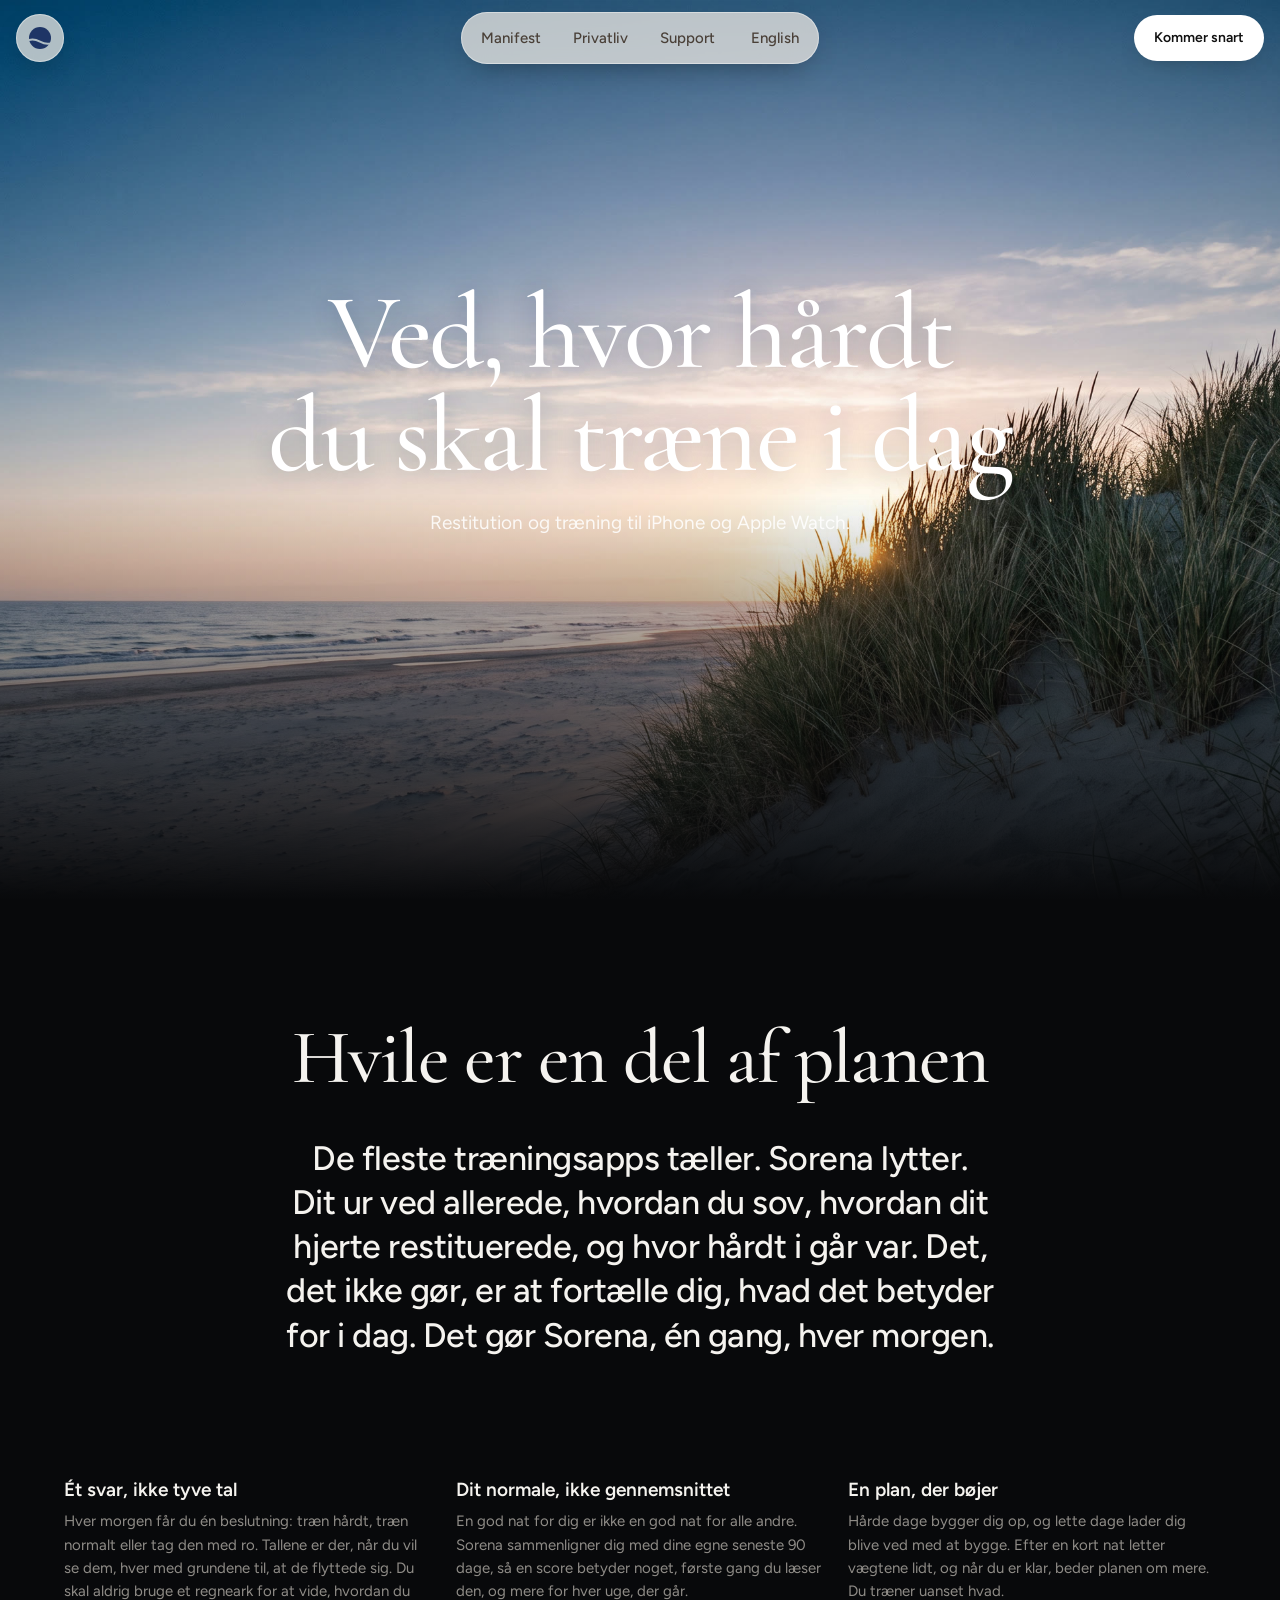
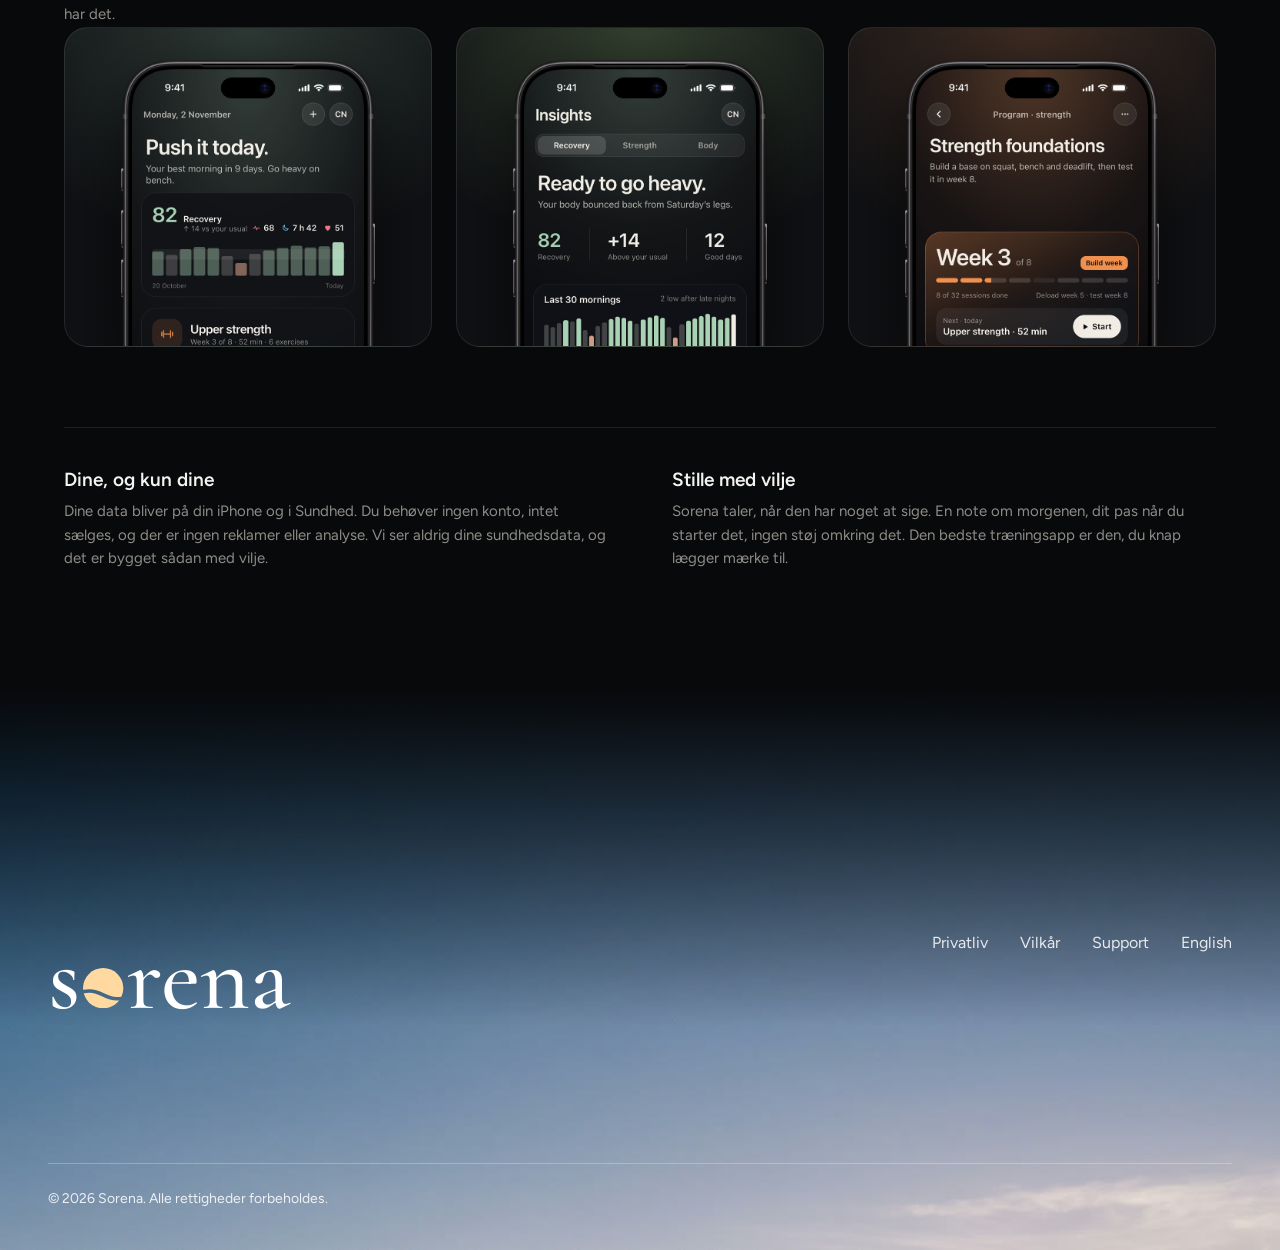
==== da/index.html @ 02e2cf82 "Sorena website" ====
<!doctype html>
<html lang="da">
<head>
<meta charset="utf-8">
<meta name="viewport" content="width=device-width, initial-scale=1, viewport-fit=cover">
<title>Sorena</title>
<meta name="description" content="Sorena læser din søvn, pulsvariabilitet og træning fra Sundhed og fortæller dig hver morgen, hvor hårdt du skal træne.">
<link rel="alternate" hreflang="en" href="../">
<link rel="icon" type="image/png" href="../assets/icon-512.png">
<link rel="apple-touch-icon" href="../assets/apple-touch-icon.png">
<link rel="stylesheet" href="../assets/site.css">
</head>
<body class="page-home">
<header class="bar">
  <a class="brand" href="../da/" aria-label="Sorena"><span class="wordmark">s<svg viewBox="26 25 48 48" aria-hidden="true"><mask id="cut"><rect x="0" y="0" width="100" height="100" fill="#fff"/><path d="M 14 57 C 30 50.5, 38.5 51, 50 57 C 61.5 63, 70 63.5, 86 57" fill="none" stroke="#000" stroke-width="4.2"/></mask><circle cx="50" cy="49" r="24" mask="url(#cut)"/></svg>rena</span><span class="mark"><svg viewBox="26 25 48 48" aria-hidden="true"><mask id="cut3"><rect x="0" y="0" width="100" height="100" fill="#fff"/><path d="M 14 57 C 30 50.5, 38.5 51, 50 57 C 61.5 63, 70 63.5, 86 57" fill="none" stroke="#000" stroke-width="4.2"/></mask><circle cx="50" cy="49" r="24" mask="url(#cut3)"/></svg></span></a>
  <nav><a href="../da/#manifesto">Manifest</a><a href="../da/privacy/">Privatliv</a><a href="../da/support/">Support</a><a class="lang" href="../" hreflang="en" lang="en">English</a></nav>
  <span class="pill">Kommer snart</span>
</header>
<main class="hero">
  <div class="hero-copy">
    <h1>Ved, hvor hårdt du skal træne i dag</h1>
    <p>Restitution og træning til iPhone og Apple Watch.</p>
  </div>
</main>
<section class="manifesto" id="manifesto">
  <h2 class="title">Hvile er en del af planen</h2><p class="lead"><span class="w b">De</span> <span class="w b">fleste</span> <span class="w b">træningsapps</span> <span class="w b">tæller.</span> <span class="w b">Sorena</span> <span class="w b">lytter.</span> <span class="w">Dit</span> <span class="w">ur</span> <span class="w">ved</span> <span class="w">allerede,</span> <span class="w">hvordan</span> <span class="w">du</span> <span class="w">sov,</span> <span class="w">hvordan</span> <span class="w">dit</span> <span class="w">hjerte</span> <span class="w">restituerede,</span> <span class="w">og</span> <span class="w">hvor</span> <span class="w">hårdt</span> <span class="w">i</span> <span class="w">går</span> <span class="w">var.</span> <span class="w">Det,</span> <span class="w">det</span> <span class="w">ikke</span> <span class="w">gør,</span> <span class="w">er</span> <span class="w">at</span> <span class="w">fortælle</span> <span class="w">dig,</span> <span class="w">hvad</span> <span class="w">det</span> <span class="w">betyder</span> <span class="w">for</span> <span class="w">i</span> <span class="w">dag.</span> <span class="w">Det</span> <span class="w">gør</span> <span class="w">Sorena,</span> <span class="w">én</span> <span class="w">gang,</span> <span class="w">hver</span> <span class="w">morgen.</span></p>
  <div class="cards"><article class="card"><h3>Ét svar, ikke tyve tal</h3><p>Hver morgen får du én beslutning: træn hårdt, træn normalt eller tag den med ro. Tallene er der, når du vil se dem, hver med grundene til, at de flyttede sig. Du skal aldrig bruge et regneark for at vide, hvordan du har det.</p>
      <div class="slice"><img src="../assets/screens/today.png" alt="I dag: ét svar hver morgen" width="675" height="1380" loading="lazy"></div></article><article class="card"><h3>Dit normale, ikke gennemsnittet</h3><p>En god nat for dig er ikke en god nat for alle andre. Sorena sammenligner dig med dine egne seneste 90 dage, så en score betyder noget, første gang du læser den, og mere for hver uge, der går.</p>
      <div class="slice"><img src="../assets/screens/recovery.png" alt="Indsigt: restitution mod dit eget normale niveau" width="675" height="1380" loading="lazy"></div></article><article class="card"><h3>En plan, der bøjer</h3><p>Hårde dage bygger dig op, og lette dage lader dig blive ved med at bygge. Efter en kort nat letter vægtene lidt, og når du er klar, beder planen om mere. Du træner uanset hvad.</p>
      <div class="slice"><img src="../assets/screens/program.png" alt="Et program, der tilpasser sig uge for uge" width="675" height="1380" loading="lazy"></div></article></div>
  <div class="notes"><article><h3>Dine, og kun dine</h3><p>Dine data bliver på din iPhone og i Sundhed. Du behøver ingen konto, intet sælges, og der er ingen reklamer eller analyse. Vi ser aldrig dine sundhedsdata, og det er bygget sådan med vilje.</p></article><article><h3>Stille med vilje</h3><p>Sorena taler, når den har noget at sige. En note om morgenen, dit pas når du starter det, ingen støj omkring det. Den bedste træningsapp er den, du knap lægger mærke til.</p></article></div>
</section>
<footer>
  <a class="wordmark" href="../da/" aria-label="Sorena">s<svg viewBox="26 25 48 48" aria-hidden="true"><mask id="cut2"><rect x="0" y="0" width="100" height="100" fill="#fff"/><path d="M 14 57 C 30 50.5, 38.5 51, 50 57 C 61.5 63, 70 63.5, 86 57" fill="none" stroke="#000" stroke-width="4.2"/></mask><circle cx="50" cy="49" r="24" mask="url(#cut2)"/></svg>rena</a>
  <nav><a href="../da/privacy/">Privatliv</a><a href="../da/terms/">Vilkår</a><a href="../da/support/">Support</a><a href="../" hreflang="en" lang="en">English</a></nav>
  <p>© 2026 Sorena. Alle rettigheder forbeholdes.</p>
</footer>
</body>
</html>
---- assets/site.css ----
/* Sorena website. Dark like the app, quiet type, the app's own screens, plain documents. */

@font-face { font-family: "Cormorant Garamond"; font-weight: 500; font-display: swap; src: url("fonts/cormorant-garamond-latin-500-normal.woff2") format("woff2"); }
@font-face { font-family: "Figtree"; font-weight: 400; font-display: swap; src: url("fonts/figtree-latin-400-normal.woff2") format("woff2"); }
@font-face { font-family: "Figtree"; font-weight: 500; font-display: swap; src: url("fonts/figtree-latin-500-normal.woff2") format("woff2"); }
@font-face { font-family: "Figtree"; font-weight: 600; font-display: swap; src: url("fonts/figtree-latin-600-normal.woff2") format("woff2"); }

:root {
  --bg: #08090B;
  /* Section washes, sampled from the tops of the app screens */
  --text: #F5F3EF;
  --text-2: #8F8C87;
  --rule: rgba(255, 255, 255, 0.09);
  --sun: #FFD9A0;
  --ease: cubic-bezier(0.22, 1, 0.36, 1);
  color-scheme: dark;
}

* { box-sizing: border-box; }
html { -webkit-text-size-adjust: 100%; }
body { margin: 0; background: var(--bg); color: var(--text); font: 400 17px/1.6 "Figtree", -apple-system, system-ui, sans-serif; -webkit-font-smoothing: antialiased; }
a { color: inherit; text-underline-offset: 3px; text-decoration-thickness: 1px; }
a:focus-visible { outline: 2px solid var(--sun); outline-offset: 3px; border-radius: 4px; }

/* Bar, after canf.dk. On the scene it is plain text. Once you scroll it splits into three floating glass
   pieces: a round logo button, a pill with the links, and the "Coming soon" pill. */
.bar { position: sticky; top: 0; z-index: 10; display: grid; grid-template-columns: 1fr auto 1fr; align-items: center; height: 76px; margin-bottom: -76px; padding: 0 max(16px, calc((100% - 1280px) / 2)); }
.brand { justify-self: start; position: relative; display: block; height: 48px; text-decoration: none; }
.wordmark { display: inline-flex; align-items: baseline; height: 48px; padding-top: 8px; font: 500 30px/1 "Cormorant Garamond", Georgia, serif; color: var(--text); text-decoration: none; }
.wordmark svg { width: 0.42em; height: 0.42em; margin: 0 0.035em; fill: var(--sun); }
.mark { position: absolute; left: 0; top: 0; width: 48px; height: 48px; border-radius: 24px; display: grid; place-items: center; background: var(--glass); box-shadow: var(--glass-edge); -webkit-backdrop-filter: blur(16px); backdrop-filter: blur(16px); opacity: 0; }
.mark svg { width: 22px; height: 22px; fill: #1E3566; }
.bar nav { display: flex; align-items: center; gap: 4px; padding: 6px; border-radius: 999px; }
.bar nav a { padding: 8px 14px; border-radius: 999px; font-size: 15px; font-weight: 500; color: var(--bar-ink-2); text-decoration: none; transition: color 150ms var(--ease), background-color 150ms var(--ease); }
.bar nav a:hover { color: var(--bar-ink); }
.bar nav a[aria-current] { color: var(--bar-ink); background: rgba(0, 0, 0, 0.06); }
.bar nav .lang { margin-left: 4px; }
.pill { justify-self: end; padding: 12px 20px; border-radius: 999px; background: #FFFFFF; color: #111; font-size: 14px; font-weight: 600; box-shadow: 0 8px 24px -12px rgba(0, 0, 0, 0.35); }
:root { --glass: rgba(243, 238, 230, 0.72); --glass-edge: 0 10px 30px -12px rgba(0, 0, 0, 0.45), inset 0 0 0 1px rgba(255, 255, 255, 0.4); --bar-ink: #1A1612; --bar-ink-2: #4A4038; }
/* Scrolled state is the default; the landing starts plain over the scene and turns into it as you scroll. */
.bar nav { background: var(--glass); box-shadow: var(--glass-edge); -webkit-backdrop-filter: blur(16px); backdrop-filter: blur(16px); }
.bar .wordmark { opacity: 0; }
.bar .mark { opacity: 1; }
footer nav { display: flex; gap: 24px; }
footer nav a { color: var(--text-2); text-decoration: none; transition: color 150ms var(--ease); }
footer nav a:hover { color: var(--text); }
@media (max-width: 720px) { .bar { grid-template-columns: 1fr auto; } .bar nav { display: none; } }

/* Landing: one framed scene. White type on the deep sky, the rock and the runner on the right, the app rising from the bottom. */
.hero { position: relative; min-height: 100svh; display: flex; flex-direction: column; justify-content: center; align-items: center; text-align: center; padding: 120px 24px 200px; color: #FFFFFF; background: #4A6F9C url("media/hero.jpg") 70% 50% / cover no-repeat; }
.hero-copy { position: relative; z-index: 3; max-width: 900px; }
.hero h1 { font: 500 clamp(56px, 8.4vw, 120px)/0.96 "Cormorant Garamond", Georgia, serif; letter-spacing: -0.02em; margin: 0; text-wrap: balance; text-shadow: 0 1px 24px rgba(8, 30, 70, 0.25); }
.hero-copy p { margin: 20px 0 0; font-size: 19px; color: rgba(255, 255, 255, 0.86); }
.hero::after { content: ""; position: absolute; left: 0; right: 0; bottom: 0; height: 45%; z-index: 2; background: linear-gradient(180deg, rgba(8, 9, 11, 0) 0%, rgba(8, 9, 11, 0.55) 55%, var(--bg) 100%); pointer-events: none; }
@media (max-width: 960px) {
  .hero { padding: 144px 24px 0; background-image: url("media/hero-1200.jpg"); background-position: 72% 50%; }
}

.row { display: flex; justify-content: center; gap: 32px; }
.device { flex: none; width: 300px; margin: 0; filter: drop-shadow(0 40px 48px rgba(10, 20, 30, 0.45)); }
.device img { display: block; width: 100%; height: auto; }

/* Manifesto under the hero: a centred statement, three cards with a slice of the app, two plain notes */
.manifesto { max-width: 1200px; margin: 0 auto; padding: 120px 24px 120px; scroll-margin-top: 40px; }
.manifesto .title { text-align: center; font: 500 clamp(44px, 6vw, 80px)/1 "Cormorant Garamond", Georgia, serif; letter-spacing: -0.02em; margin: 0 auto; max-width: 12em; text-wrap: balance; }
.manifesto .lead { max-width: 860px; margin: 40px auto 0; text-align: center; font-size: clamp(24px, 3vw, 34px); font-weight: 500; line-height: 1.3; letter-spacing: -0.015em; color: var(--text); text-wrap: balance; }
.cards { display: grid; grid-template-columns: repeat(3, 1fr); gap: 24px; margin-top: 120px; }
.card { display: flex; flex-direction: column; }
.card .slice { margin-top: auto; }
.card p { margin-bottom: 24px; }
.card h3, .notes h3 { margin: 0; font-size: 19px; font-weight: 600; line-height: 1.3; }
.card p, .notes p { margin: 8px 0 0; font-size: 15px; line-height: 1.55; color: var(--text-2); }
.slice { position: relative; height: 320px; margin-top: 24px; border-radius: 24px; overflow: hidden; border: 1px solid var(--rule); background: radial-gradient(90% 90% at 50% 0%, var(--wash) 0%, #101114 80%); }
.card:nth-child(1) { --wash: #2E3A35; }
.card:nth-child(2) { --wash: #33402F; }
.card:nth-child(3) { --wash: #3E2C22; }
.slice img { position: absolute; left: 50%; top: 28px; width: 260px; height: auto; margin-left: -130px; filter: drop-shadow(0 24px 32px rgba(0, 0, 0, 0.6)); transition: translate 350ms var(--ease); }
.card:hover .slice img { translate: 0 -12px; }
.notes { display: grid; grid-template-columns: 1fr 1fr; gap: 24px 64px; margin-top: 80px; padding-top: 40px; border-top: 1px solid var(--rule); }
@media (max-width: 900px) {
  .manifesto { padding: 96px 24px 96px; }
  .cards, .notes { grid-template-columns: 1fr; }
  .cards { margin-top: 72px; gap: 48px; }
}

/* Motion. One curve; everything holds still with Reduce Motion. */
.device { transition: translate 250ms var(--ease); }
@media (prefers-reduced-motion: no-preference) {
  @supports (animation-timeline: view()) {
    /* The only motion: the manifesto opening lights up word by word as you read it. */
    .manifesto .lead .w { opacity: 0.2; animation: light linear both; animation-timeline: view(); animation-range: cover 20% cover 45%; }
    @keyframes light { to { opacity: 1; } }
    /* Landing: plain text on the scene at the top; the glass pieces form in the first 80px of scroll. */
    .page-home .bar nav { animation: glass-in linear both; animation-timeline: scroll(root); animation-range: 0 80px; }
    .page-home .bar nav a { animation: ink-in linear both; animation-timeline: scroll(root); animation-range: 0 80px; }
    .page-home .bar .wordmark { animation: fade-out linear both; animation-timeline: scroll(root); animation-range: 0 60px; }
    .page-home .bar .mark { animation: fade-in linear both; animation-timeline: scroll(root); animation-range: 20px 80px; }
    @keyframes glass-in { from { background: transparent; box-shadow: none; -webkit-backdrop-filter: blur(0); backdrop-filter: blur(0); } }
    @keyframes ink-in { from { color: rgba(255, 255, 255, 0.9); } }
    @keyframes fade-out { from { opacity: 1; } to { opacity: 0; } }
    @keyframes fade-in { from { opacity: 0; } to { opacity: 1; } }
  }
}

/* Documents: one readable column */
.doc { max-width: 680px; margin: 0 auto; padding: 160px 24px 112px; }
.doc h1 { font: 500 clamp(44px, 6vw, 64px)/1.04 "Cormorant Garamond", Georgia, serif; letter-spacing: -0.01em; margin: 0; }
.doc .updated { margin: 12px 0 0; font-size: 15px; color: var(--text-2); }
.doc h1 + p:not(.updated) { margin-top: 24px; }
.doc section { margin-top: 48px; }
.doc h2 { font-size: 20px; font-weight: 600; line-height: 1.3; margin: 0 0 8px; }
.doc p, .doc li { color: #C9C6C0; }
.doc p { margin: 0 0 12px; }
.doc ul { margin: 0 0 12px; padding-left: 20px; }
.doc li { margin-bottom: 4px; }

/* Footer: back to the sky the page opened on */
footer { position: relative; display: grid; grid-template-columns: 1fr auto; align-items: end; gap: 48px 32px; min-height: 560px; padding: 240px max(48px, calc((100% - 1200px) / 2)) 40px; color: rgba(255, 255, 255, 0.86); background: #4A6F9C url("media/sky.jpg") 50% 30% / cover no-repeat; }
footer::before { content: ""; position: absolute; left: 0; right: 0; top: 0; height: 60%; background: linear-gradient(180deg, var(--bg) 0%, rgba(8, 9, 11, 0.6) 40%, rgba(8, 9, 11, 0) 100%); pointer-events: none; }
footer > * { position: relative; }
footer .wordmark { align-self: start; height: auto; padding: 0; font-size: 96px; color: #FFFFFF; }
footer .wordmark svg { fill: #FFD9A0; }
footer nav { justify-self: end; align-self: start; gap: 32px; font-size: 16px; }
footer nav a { color: rgba(255, 255, 255, 0.86); }
footer nav a:hover { color: #FFFFFF; }
footer p { grid-column: 1 / -1; margin: 0; padding-top: 24px; border-top: 1px solid rgba(255, 255, 255, 0.25); font-size: 14px; }
@media (max-width: 600px) { footer { grid-template-columns: 1fr; min-height: 460px; padding: 200px 24px 32px; } footer nav { justify-self: start; gap: 24px; } footer .wordmark { font-size: 64px; } }

/* The app's look on the page: a warm glow at the top, like every app screen, and a wash per section */

/* Browsers without scroll-driven animations keep the bar on the scene instead of sticking it over the dark page */
@supports not (animation-timeline: scroll()) { .manifesto .lead .w { opacity: 1; } }
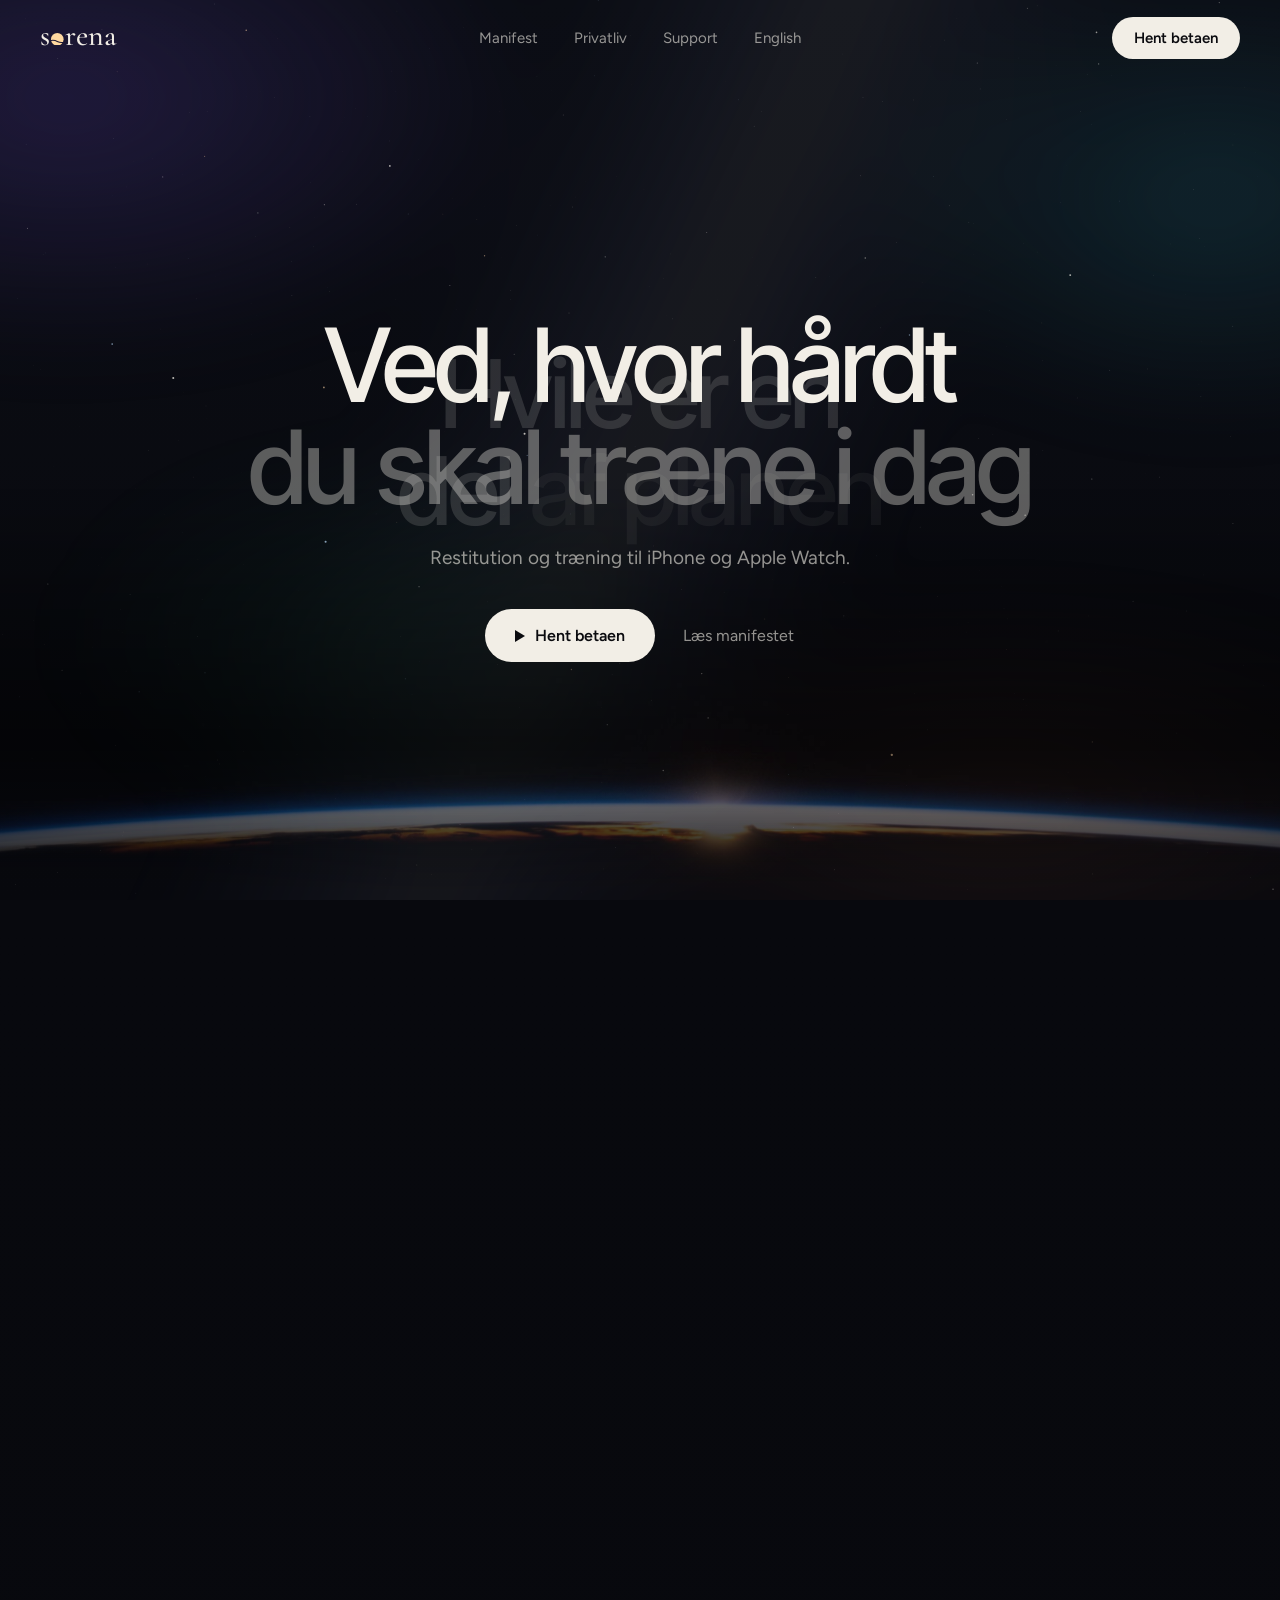
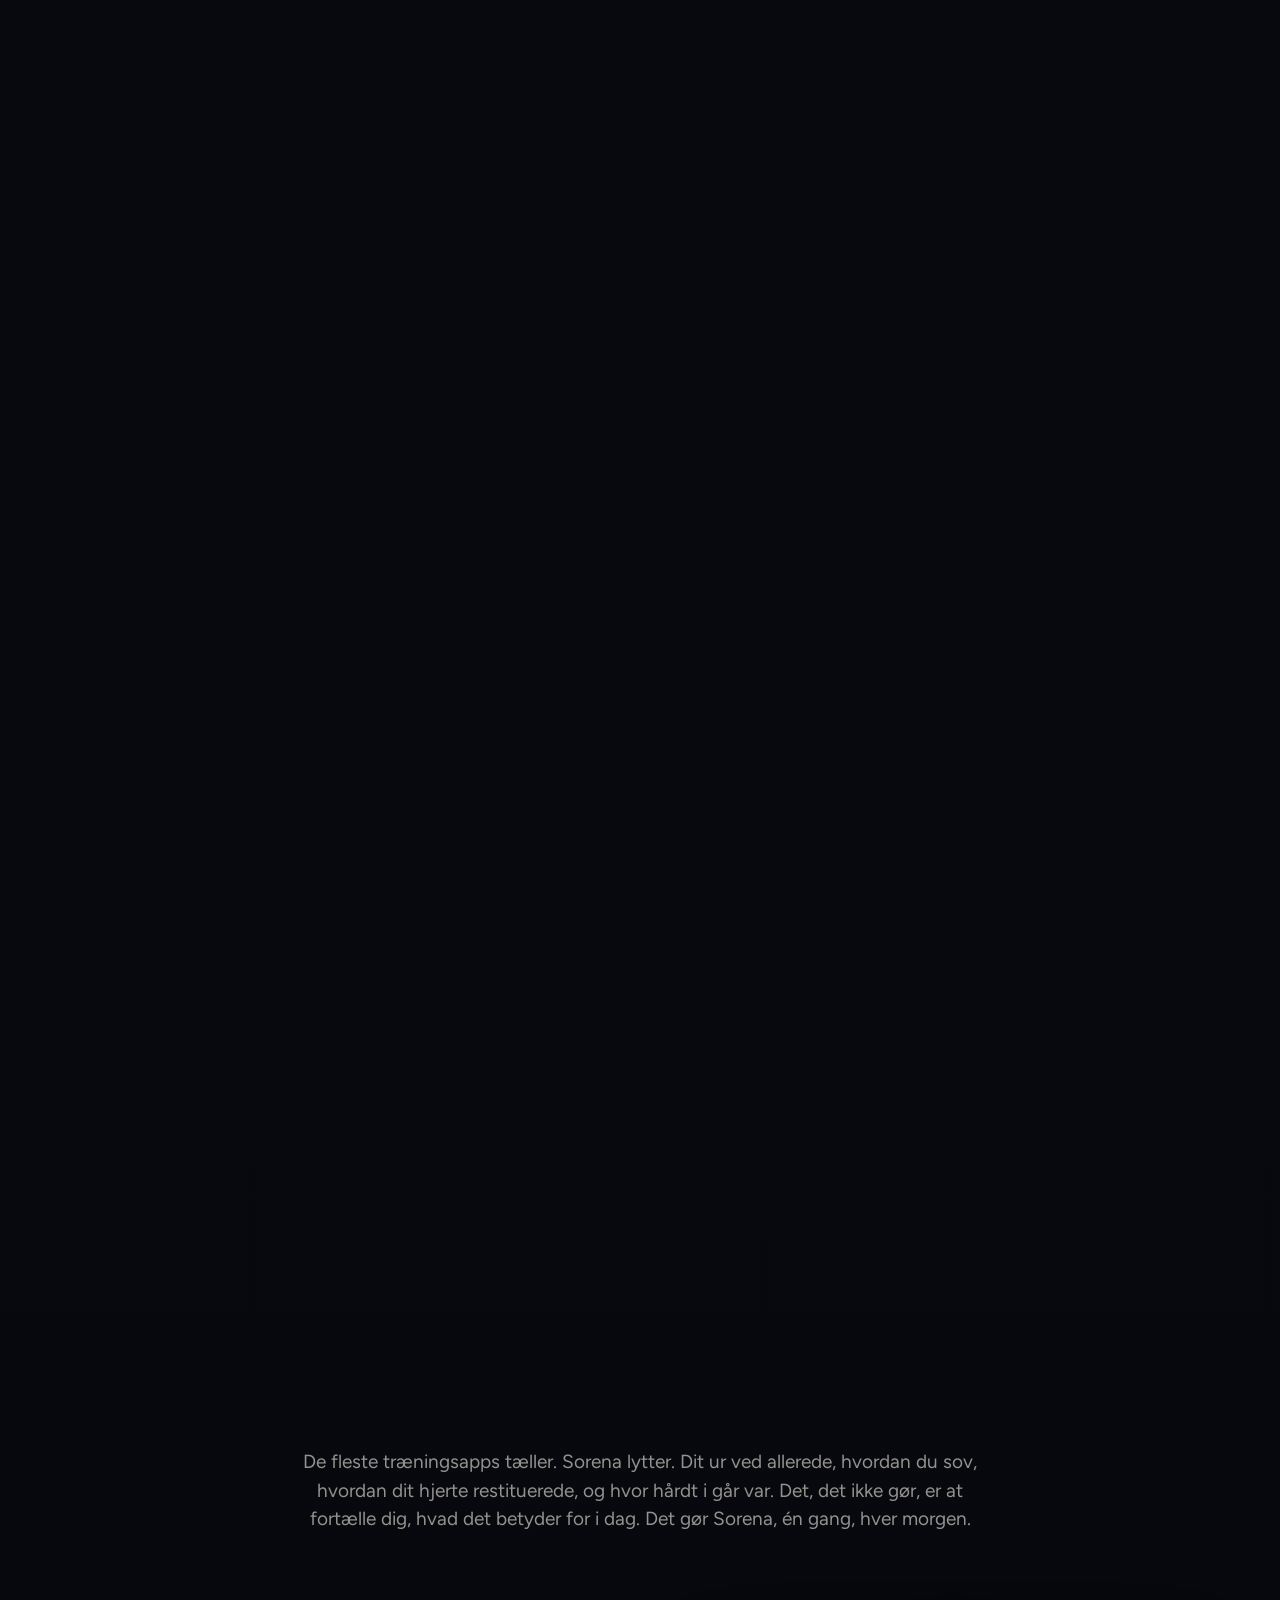
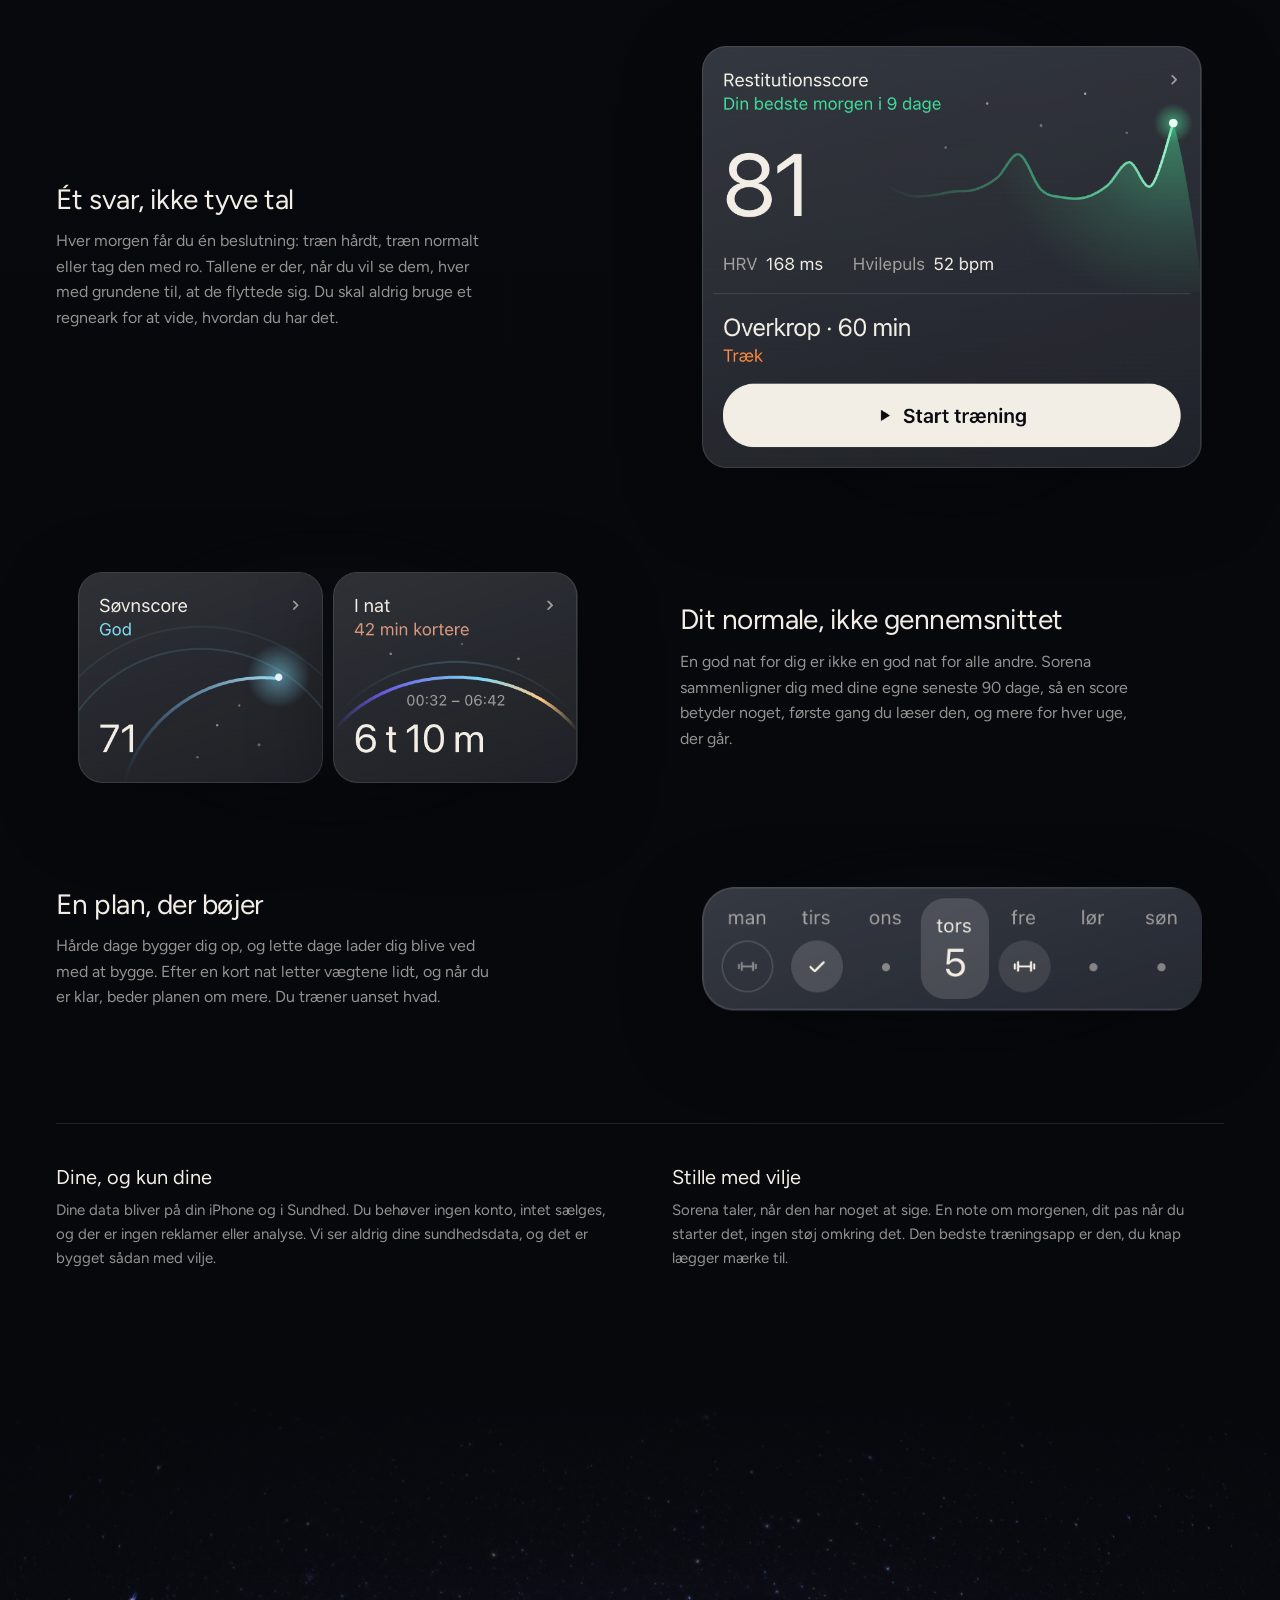
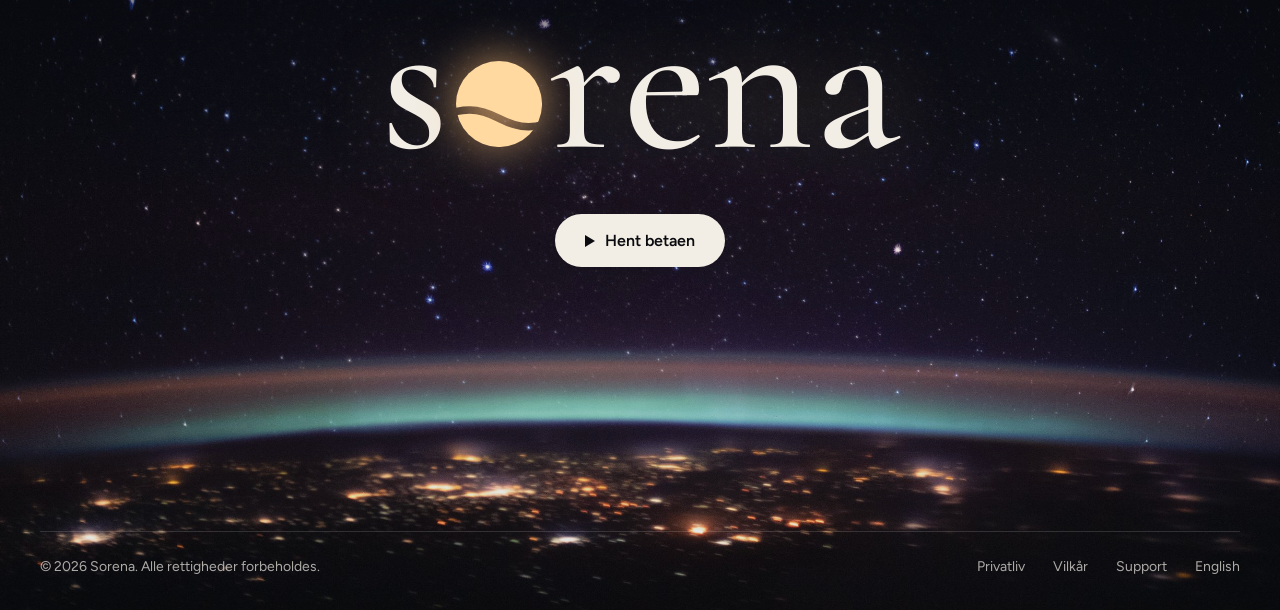
==== commit 88ff79b4: "Space redesign, pinned scroll scene and Join the beta TestFlight link Co-Authored-By: Claude Opus 5." ====
--- a/da/index.html
+++ b/da/index.html
@@ -9,31 +9,38 @@
 <link rel="icon" type="image/png" href="../assets/icon-512.png">
 <link rel="apple-touch-icon" href="../assets/apple-touch-icon.png">
 <link rel="stylesheet" href="../assets/site.css">
+<script src="../assets/space.js" defer></script>
 </head>
 <body class="page-home">
+<div class="cosmos" aria-hidden="true"><div class="nebula"></div><canvas class="warp"></canvas></div>
 <header class="bar">
-  <a class="brand" href="../da/" aria-label="Sorena"><span class="wordmark">s<svg viewBox="26 25 48 48" aria-hidden="true"><mask id="cut"><rect x="0" y="0" width="100" height="100" fill="#fff"/><path d="M 14 57 C 30 50.5, 38.5 51, 50 57 C 61.5 63, 70 63.5, 86 57" fill="none" stroke="#000" stroke-width="4.2"/></mask><circle cx="50" cy="49" r="24" mask="url(#cut)"/></svg>rena</span><span class="mark"><svg viewBox="26 25 48 48" aria-hidden="true"><mask id="cut3"><rect x="0" y="0" width="100" height="100" fill="#fff"/><path d="M 14 57 C 30 50.5, 38.5 51, 50 57 C 61.5 63, 70 63.5, 86 57" fill="none" stroke="#000" stroke-width="4.2"/></mask><circle cx="50" cy="49" r="24" mask="url(#cut3)"/></svg></span></a>
+  <a class="brand" href="../da/" aria-label="Sorena"><span class="wordmark">s<svg viewBox="26 25 48 48" aria-hidden="true"><mask id="cut"><rect x="0" y="0" width="100" height="100" fill="#fff"/><path d="M 14 57 C 30 50.5, 38.5 51, 50 57 C 61.5 63, 70 63.5, 86 57" fill="none" stroke="#000" stroke-width="4.2"/></mask><circle cx="50" cy="49" r="24" mask="url(#cut)"/></svg>rena</span></a>
   <nav><a href="../da/#manifesto">Manifest</a><a href="../da/privacy/">Privatliv</a><a href="../da/support/">Support</a><a class="lang" href="../" hreflang="en" lang="en">English</a></nav>
-  <span class="pill">Kommer snart</span>
+  <a class="pill" href="https://testflight.apple.com/join/1v4KB8aC">Hent betaen</a>
 </header>
-<main class="hero">
-  <div class="hero-copy">
-    <h1>Ved, hvor hårdt du skal træne i dag</h1>
-    <p>Restitution og træning til iPhone og Apple Watch.</p>
+<main class="scene hero">
+  <div class="pin">
+    <div class="earth" aria-hidden="true"></div>
+    <div class="hero-copy">
+      <h1>Ved, hvor hårdt <span class="mute">du skal træne i dag</span></h1>
+      <p>Restitution og træning til iPhone og Apple Watch.</p>
+      <div class="actions"><a class="button" href="https://testflight.apple.com/join/1v4KB8aC">Hent betaen</a><a class="link" href="#manifesto">Læs manifestet</a></div>
+    </div>
+    <h2 class="statement"><span class="w" style="--i:0;--n:6">Hvile</span> <span class="w" style="--i:1;--n:6">er</span> <span class="w" style="--i:2;--n:6">en</span> <span class="w" style="--i:3;--n:6">del</span> <span class="mute"><span class="w" style="--i:4;--n:6">af</span> <span class="w" style="--i:5;--n:6">planen</span></span></h2>
   </div>
 </main>
 <section class="manifesto" id="manifesto">
-  <h2 class="title">Hvile er en del af planen</h2><p class="lead"><span class="w b">De</span> <span class="w b">fleste</span> <span class="w b">træningsapps</span> <span class="w b">tæller.</span> <span class="w b">Sorena</span> <span class="w b">lytter.</span> <span class="w">Dit</span> <span class="w">ur</span> <span class="w">ved</span> <span class="w">allerede,</span> <span class="w">hvordan</span> <span class="w">du</span> <span class="w">sov,</span> <span class="w">hvordan</span> <span class="w">dit</span> <span class="w">hjerte</span> <span class="w">restituerede,</span> <span class="w">og</span> <span class="w">hvor</span> <span class="w">hårdt</span> <span class="w">i</span> <span class="w">går</span> <span class="w">var.</span> <span class="w">Det,</span> <span class="w">det</span> <span class="w">ikke</span> <span class="w">gør,</span> <span class="w">er</span> <span class="w">at</span> <span class="w">fortælle</span> <span class="w">dig,</span> <span class="w">hvad</span> <span class="w">det</span> <span class="w">betyder</span> <span class="w">for</span> <span class="w">i</span> <span class="w">dag.</span> <span class="w">Det</span> <span class="w">gør</span> <span class="w">Sorena,</span> <span class="w">én</span> <span class="w">gang,</span> <span class="w">hver</span> <span class="w">morgen.</span></p>
-  <div class="cards"><article class="card"><h3>Ét svar, ikke tyve tal</h3><p>Hver morgen får du én beslutning: træn hårdt, træn normalt eller tag den med ro. Tallene er der, når du vil se dem, hver med grundene til, at de flyttede sig. Du skal aldrig bruge et regneark for at vide, hvordan du har det.</p>
-      <div class="slice"><img src="../assets/screens/today.png" alt="I dag: ét svar hver morgen" width="675" height="1380" loading="lazy"></div></article><article class="card"><h3>Dit normale, ikke gennemsnittet</h3><p>En god nat for dig er ikke en god nat for alle andre. Sorena sammenligner dig med dine egne seneste 90 dage, så en score betyder noget, første gang du læser den, og mere for hver uge, der går.</p>
-      <div class="slice"><img src="../assets/screens/recovery.png" alt="Indsigt: restitution mod dit eget normale niveau" width="675" height="1380" loading="lazy"></div></article><article class="card"><h3>En plan, der bøjer</h3><p>Hårde dage bygger dig op, og lette dage lader dig blive ved med at bygge. Efter en kort nat letter vægtene lidt, og når du er klar, beder planen om mere. Du træner uanset hvad.</p>
-      <div class="slice"><img src="../assets/screens/program.png" alt="Et program, der tilpasser sig uge for uge" width="675" height="1380" loading="lazy"></div></article></div>
+  <div class="head"><p class="lead"><span class="w b">De</span> <span class="w b">fleste</span> <span class="w b">træningsapps</span> <span class="w b">tæller.</span> <span class="w b">Sorena</span> <span class="w b">lytter.</span> <span class="w">Dit</span> <span class="w">ur</span> <span class="w">ved</span> <span class="w">allerede,</span> <span class="w">hvordan</span> <span class="w">du</span> <span class="w">sov,</span> <span class="w">hvordan</span> <span class="w">dit</span> <span class="w">hjerte</span> <span class="w">restituerede,</span> <span class="w">og</span> <span class="w">hvor</span> <span class="w">hårdt</span> <span class="w">i</span> <span class="w">går</span> <span class="w">var.</span> <span class="w">Det,</span> <span class="w">det</span> <span class="w">ikke</span> <span class="w">gør,</span> <span class="w">er</span> <span class="w">at</span> <span class="w">fortælle</span> <span class="w">dig,</span> <span class="w">hvad</span> <span class="w">det</span> <span class="w">betyder</span> <span class="w">for</span> <span class="w">i</span> <span class="w">dag.</span> <span class="w">Det</span> <span class="w">gør</span> <span class="w">Sorena,</span> <span class="w">én</span> <span class="w">gang,</span> <span class="w">hver</span> <span class="w">morgen.</span></p></div>
+  <div class="features"><article class="feature"><div class="text"><h3>Ét svar, ikke tyve tal</h3><p>Hver morgen får du én beslutning: træn hårdt, træn normalt eller tag den med ro. Tallene er der, når du vil se dem, hver med grundene til, at de flyttede sig. Du skal aldrig bruge et regneark for at vide, hvordan du har det.</p></div>
+      <div class="tiles"><img src="../assets/screens/tile-recovery.png" alt="Restitutionsscore og dagens træning" loading="lazy"></div></article><article class="feature"><div class="text"><h3>Dit normale, ikke gennemsnittet</h3><p>En god nat for dig er ikke en god nat for alle andre. Sorena sammenligner dig med dine egne seneste 90 dage, så en score betyder noget, første gang du læser den, og mere for hver uge, der går.</p></div>
+      <div class="tiles"><img src="../assets/screens/tile-sleep-score.png" alt="Søvnscore" loading="lazy"><img src="../assets/screens/tile-sleep-night.png" alt="I nat" loading="lazy"></div></article><article class="feature"><div class="text"><h3>En plan, der bøjer</h3><p>Hårde dage bygger dig op, og lette dage lader dig blive ved med at bygge. Efter en kort nat letter vægtene lidt, og når du er klar, beder planen om mere. Du træner uanset hvad.</p></div>
+      <div class="tiles"><img src="../assets/screens/tile-week.png" alt="Ugens plan" loading="lazy"></div></article></div>
   <div class="notes"><article><h3>Dine, og kun dine</h3><p>Dine data bliver på din iPhone og i Sundhed. Du behøver ingen konto, intet sælges, og der er ingen reklamer eller analyse. Vi ser aldrig dine sundhedsdata, og det er bygget sådan med vilje.</p></article><article><h3>Stille med vilje</h3><p>Sorena taler, når den har noget at sige. En note om morgenen, dit pas når du starter det, ingen støj omkring det. Den bedste træningsapp er den, du knap lægger mærke til.</p></article></div>
 </section>
 <footer>
   <a class="wordmark" href="../da/" aria-label="Sorena">s<svg viewBox="26 25 48 48" aria-hidden="true"><mask id="cut2"><rect x="0" y="0" width="100" height="100" fill="#fff"/><path d="M 14 57 C 30 50.5, 38.5 51, 50 57 C 61.5 63, 70 63.5, 86 57" fill="none" stroke="#000" stroke-width="4.2"/></mask><circle cx="50" cy="49" r="24" mask="url(#cut2)"/></svg>rena</a>
-  <nav><a href="../da/privacy/">Privatliv</a><a href="../da/terms/">Vilkår</a><a href="../da/support/">Support</a><a href="../" hreflang="en" lang="en">English</a></nav>
-  <p>© 2026 Sorena. Alle rettigheder forbeholdes.</p>
+  <a class="button" href="https://testflight.apple.com/join/1v4KB8aC">Hent betaen</a>
+  <div class="base"><p>© 2026 Sorena. Alle rettigheder forbeholdes.</p><nav><a href="../da/privacy/">Privatliv</a><a href="../da/terms/">Vilkår</a><a href="../da/support/">Support</a><a href="../" hreflang="en" lang="en">English</a></nav></div>
 </footer>
 </body>
 </html>
--- a/assets/site.css
+++ b/assets/site.css
@@ -1,133 +1,184 @@
-/* Sorena website. Dark like the app, quiet type, the app's own screens, plain documents. */
+/* Sorena website. The app's own look: dark slate, glass tiles, bone type, astral light. Plain documents. */
 
 @font-face { font-family: "Cormorant Garamond"; font-weight: 500; font-display: swap; src: url("fonts/cormorant-garamond-latin-500-normal.woff2") format("woff2"); }
+@font-face { font-family: "Inter Tight"; font-weight: 500; font-display: swap; src: url("fonts/inter-tight-latin-500-normal.woff2") format("woff2"); }
 @font-face { font-family: "Figtree"; font-weight: 400; font-display: swap; src: url("fonts/figtree-latin-400-normal.woff2") format("woff2"); }
-@font-face { font-family: "Figtree"; font-weight: 500; font-display: swap; src: url("fonts/figtree-latin-500-normal.woff2") format("woff2"); }
 @font-face { font-family: "Figtree"; font-weight: 600; font-display: swap; src: url("fonts/figtree-latin-600-normal.woff2") format("woff2"); }
 
 :root {
-  --bg: #08090B;
-  /* Section washes, sampled from the tops of the app screens */
-  --text: #F5F3EF;
-  --text-2: #8F8C87;
-  --rule: rgba(255, 255, 255, 0.09);
-  --sun: #FFD9A0;
+  /* From the Today spec (design/today-hierarchy/SPEC.md) */
+  --bg-top: #0B0D14;
+  --bg: #08090E;
+  --bg-end: #07080C;
+  --bone: #F2EEE6;
+  --bone-2: rgba(242, 238, 230, 0.6);
+  --bone-3: rgba(242, 238, 230, 0.36);
+  --glass: linear-gradient(160deg, rgba(255, 255, 255, 0.10), rgba(255, 255, 255, 0.035));
+  --edge: rgba(255, 255, 255, 0.10);
+  --green: #3DDC97;
+  --orange: #FF8A3D;
   --ease: cubic-bezier(0.22, 1, 0.36, 1);
+  --display: "Inter Tight", "Inter Display", -apple-system, system-ui, sans-serif;
+  --sans: ui-rounded, "SF Pro Rounded", "Figtree", -apple-system, system-ui, sans-serif;
   color-scheme: dark;
 }
 
 * { box-sizing: border-box; }
-html { -webkit-text-size-adjust: 100%; }
-body { margin: 0; background: var(--bg); color: var(--text); font: 400 17px/1.6 "Figtree", -apple-system, system-ui, sans-serif; -webkit-font-smoothing: antialiased; }
+html { -webkit-text-size-adjust: 100%; scroll-behavior: smooth; background: var(--bg-end); }
+body { margin: 0; min-height: 100vh; background: linear-gradient(180deg, var(--bg-top) 0, var(--bg) 900px, var(--bg-end) 100%); color: var(--bone); font: 400 17px/1.6 var(--sans); -webkit-font-smoothing: antialiased; }
 a { color: inherit; text-underline-offset: 3px; text-decoration-thickness: 1px; }
-a:focus-visible { outline: 2px solid var(--sun); outline-offset: 3px; border-radius: 4px; }
+a:focus-visible { outline: 2px solid var(--bone); outline-offset: 3px; border-radius: 8px; }
+.mute { color: var(--bone-3); }
+.badge { background: var(--glass); border: 1px solid var(--edge); }
 
-/* Bar, after canf.dk. On the scene it is plain text. Once you scroll it splits into three floating glass
-   pieces: a round logo button, a pill with the links, and the "Coming soon" pill. */
-.bar { position: sticky; top: 0; z-index: 10; display: grid; grid-template-columns: 1fr auto 1fr; align-items: center; height: 76px; margin-bottom: -76px; padding: 0 max(16px, calc((100% - 1280px) / 2)); }
-.brand { justify-self: start; position: relative; display: block; height: 48px; text-decoration: none; }
-.wordmark { display: inline-flex; align-items: baseline; height: 48px; padding-top: 8px; font: 500 30px/1 "Cormorant Garamond", Georgia, serif; color: var(--text); text-decoration: none; }
-.wordmark svg { width: 0.42em; height: 0.42em; margin: 0 0.035em; fill: var(--sun); }
-.mark { position: absolute; left: 0; top: 0; width: 48px; height: 48px; border-radius: 24px; display: grid; place-items: center; background: var(--glass); box-shadow: var(--glass-edge); -webkit-backdrop-filter: blur(16px); backdrop-filter: blur(16px); opacity: 0; }
-.mark svg { width: 22px; height: 22px; fill: #1E3566; }
-.bar nav { display: flex; align-items: center; gap: 4px; padding: 6px; border-radius: 999px; }
-.bar nav a { padding: 8px 14px; border-radius: 999px; font-size: 15px; font-weight: 500; color: var(--bar-ink-2); text-decoration: none; transition: color 150ms var(--ease), background-color 150ms var(--ease); }
-.bar nav a:hover { color: var(--bar-ink); }
-.bar nav a[aria-current] { color: var(--bar-ink); background: rgba(0, 0, 0, 0.06); }
-.bar nav .lang { margin-left: 4px; }
-.pill { justify-self: end; padding: 12px 20px; border-radius: 999px; background: #FFFFFF; color: #111; font-size: 14px; font-weight: 600; box-shadow: 0 8px 24px -12px rgba(0, 0, 0, 0.35); }
-:root { --glass: rgba(243, 238, 230, 0.72); --glass-edge: 0 10px 30px -12px rgba(0, 0, 0, 0.45), inset 0 0 0 1px rgba(255, 255, 255, 0.4); --bar-ink: #1A1612; --bar-ink-2: #4A4038; }
-/* Scrolled state is the default; the landing starts plain over the scene and turns into it as you scroll. */
-.bar nav { background: var(--glass); box-shadow: var(--glass-edge); -webkit-backdrop-filter: blur(16px); backdrop-filter: blur(16px); }
-.bar .wordmark { opacity: 0; }
-.bar .mark { opacity: 1; }
+/* Bar: wordmark, plain links, the beta button. At the top it sits flat on the sky with no surface;
+   once you scroll it becomes a square frosted strip (space.js sets html.scrolled). */
+.bar { position: sticky; top: 0; z-index: 10; display: grid; grid-template-columns: 1fr auto 1fr; align-items: center; height: 76px; padding: 0 max(16px, calc((100% - 1200px) / 2)); background: rgba(11, 13, 20, 0); border-bottom: 1px solid transparent; transition: background-color 400ms var(--ease), border-color 400ms var(--ease), -webkit-backdrop-filter 400ms var(--ease), backdrop-filter 400ms var(--ease); }
+.scrolled .bar { background: rgba(11, 13, 20, 0.72); border-bottom-color: var(--edge); -webkit-backdrop-filter: blur(20px) saturate(140%); backdrop-filter: blur(20px) saturate(140%); }
+.brand { justify-self: start; text-decoration: none; }
+.wordmark { display: inline-flex; align-items: baseline; font: 500 30px/1 "Cormorant Garamond", Georgia, serif; color: var(--bone); text-decoration: none; }
+.wordmark svg { width: 0.42em; height: 0.42em; margin: 0 0.035em; fill: #FFD9A0; }
+.bar nav { display: flex; align-items: center; gap: 36px; }
+.bar nav a { font-size: 15px; color: var(--bone-2); text-decoration: none; transition: color 150ms var(--ease), background-color 150ms var(--ease); }
+.bar nav a:hover { color: var(--bone); }
+.bar nav a[aria-current] { color: var(--bone); }
+.pill, .button { display: inline-flex; align-items: center; gap: 10px; padding: 12px 22px; border-radius: 999px; background: var(--bone); color: #0B0B0F; font-size: 15px; font-weight: 600; line-height: 1.2; text-decoration: none; transition: background-color 150ms var(--ease), translate 150ms var(--ease); }
+.pill { justify-self: end; }
+.pill:hover, .button:hover { background: #FFFFFF; }
+.pill:active, .button:active { translate: 0 1px; }
+.button::before { content: ""; width: 0; height: 0; border-style: solid; border-width: 6px 0 6px 10px; border-color: transparent transparent transparent currentColor; }
 footer nav { display: flex; gap: 24px; }
-footer nav a { color: var(--text-2); text-decoration: none; transition: color 150ms var(--ease); }
-footer nav a:hover { color: var(--text); }
-@media (max-width: 720px) { .bar { grid-template-columns: 1fr auto; } .bar nav { display: none; } }
+@media (max-width: 720px) { .bar { grid-template-columns: 1fr auto; } .bar nav { display: none; } .pill { padding: 10px 18px; font-size: 14px; } }
 
-/* Landing: one framed scene. White type on the deep sky, the rock and the runner on the right, the app rising from the bottom. */
-.hero { position: relative; min-height: 100svh; display: flex; flex-direction: column; justify-content: center; align-items: center; text-align: center; padding: 120px 24px 200px; color: #FFFFFF; background: #4A6F9C url("media/hero.jpg") 70% 50% / cover no-repeat; }
-.hero-copy { position: relative; z-index: 3; max-width: 900px; }
-.hero h1 { font: 500 clamp(56px, 8.4vw, 120px)/0.96 "Cormorant Garamond", Georgia, serif; letter-spacing: -0.02em; margin: 0; text-wrap: balance; text-shadow: 0 1px 24px rgba(8, 30, 70, 0.25); }
-.hero-copy p { margin: 20px 0 0; font-size: 19px; color: rgba(255, 255, 255, 0.86); }
-.hero::after { content: ""; position: absolute; left: 0; right: 0; bottom: 0; height: 45%; z-index: 2; background: linear-gradient(180deg, rgba(8, 9, 11, 0) 0%, rgba(8, 9, 11, 0.55) 55%, var(--bg) 100%); pointer-events: none; }
-@media (max-width: 960px) {
-  .hero { padding: 144px 24px 0; background-image: url("media/hero-1200.jpg"); background-position: 72% 50%; }
+/* Landing: two-tone title, one line, the beta button; then Today rising under a night sky */
+.hero-copy { max-width: 900px; margin: 0 auto; }
+.badge { display: inline-flex; align-items: center; gap: 10px; padding: 7px 16px 7px 12px; border-radius: 999px; font-size: 14px; color: var(--bone-2); text-decoration: none; }
+.badge .dot { width: 7px; height: 7px; border-radius: 50%; background: var(--green); box-shadow: 0 0 0 4px rgba(61, 220, 151, 0.16), 0 0 12px rgba(61, 220, 151, 0.7); }
+.hero h1 { margin: 0; font: 500 clamp(48px, 8vw, 104px)/1 var(--display); letter-spacing: -0.035em; text-wrap: balance; }
+.hero h1 .mute { display: block; }
+.hero-copy p { margin: 24px auto 0; max-width: 32em; font-size: 19px; color: var(--bone-2); }
+.actions { display: flex; justify-content: center; align-items: center; gap: 28px; margin-top: 36px; }
+.actions .button { padding: 17px 30px; font-size: 16px; }
+.actions .link { font-size: 16px; color: var(--bone-2); text-decoration: none; transition: color 150ms var(--ease); }
+.actions .link:hover { color: var(--bone); }
+/* Deep space behind everything: nebula clouds and a faint Milky Way, with the flying starfield on top */
+.cosmos { position: fixed; inset: 0; z-index: -1; pointer-events: none; overflow: hidden; }
+.nebula { position: absolute; inset: -20%; background:
+  radial-gradient(38% 30% at 18% 22%, rgba(108, 76, 210, 0.22), transparent 70%),
+  radial-gradient(30% 26% at 82% 30%, rgba(40, 150, 170, 0.18), transparent 70%),
+  radial-gradient(40% 24% at 70% 78%, rgba(200, 110, 70, 0.10), transparent 70%),
+  radial-gradient(26% 22% at 35% 65%, rgba(61, 220, 151, 0.07), transparent 70%),
+  linear-gradient(115deg, transparent 38%, rgba(190, 200, 255, 0.05) 47%, rgba(255, 240, 220, 0.07) 50%, rgba(190, 200, 255, 0.05) 53%, transparent 62%);
+  filter: blur(40px); }
+.warp { position: absolute; inset: 0; width: 100%; height: 100%; }
+body { position: relative; z-index: 0; }
+/* The opening scene, like an Apple product page: the scene is pinned while you scroll through it. The title
+   eases away, a real sunrise over Earth (NASA ISS photo iss071e077638) rises and grows towards you, and the
+   statement lights up word by word. space.js sets --p from 0 to 1 across the scene. */
+.scene { --p: 0; position: relative; height: 320vh; margin-top: -76px; }
+.pin { position: sticky; top: 0; height: 100vh; height: 100svh; overflow: hidden; display: grid; place-items: center; padding: 76px 16px 0; text-align: center; -webkit-mask-image: linear-gradient(180deg, #000 82%, transparent); mask-image: linear-gradient(180deg, #000 82%, transparent); }
+.pin > * { grid-area: 1 / 1; }
+.earth { position: absolute; inset: 0; background: url("media/space-hero.jpg") 50% 38% / cover no-repeat; mix-blend-mode: screen;
+  -webkit-mask-image: linear-gradient(180deg, transparent 0, #000 30%, #000 72%, transparent 100%); mask-image: linear-gradient(180deg, transparent 0, #000 30%, #000 72%, transparent 100%);
+  transform-origin: 50% 40%;
+  transform: translateY(calc(30vh + (1 - var(--p)) * 18vh)) scale(calc(1.06 + var(--p) * 0.42));
+  opacity: calc(0.55 + var(--p) * 0.45); will-change: transform; }
+.hero-copy { position: relative; opacity: clamp(0, 1 - var(--p) * 3.2, 1); transform: translateY(calc(var(--p) * -14vh)) scale(calc(1 - var(--p) * 0.4)); filter: blur(calc(var(--p) * 18px)); will-change: transform, opacity; }
+.statement { position: relative; max-width: 14ch; margin: 0; font: 500 clamp(44px, 7.4vw, 112px)/1.02 var(--display); letter-spacing: -0.035em; text-wrap: balance; pointer-events: none;
+  opacity: clamp(0, (var(--p) - 0.3) * 6, 1); transform: translateY(calc(clamp(0, 0.5 - var(--p), 0.2) * 200px - 6vh)); }
+.statement .w { --t: calc((var(--p) - 0.4) * 2.6 * var(--n) - var(--i)); opacity: clamp(0.14, var(--t), 1); }
+.statement .mute .w { color: var(--bone-3); }
+@media (max-width: 720px) {
+  .hero h1 { font-size: clamp(50px, 14vw, 72px); }
+  .hero-copy p { font-size: 17px; }
+  .actions { flex-direction: column; gap: 18px; }
+  .earth { background-image: url("media/space-hero-1280.jpg"); background-position: 50% 30%; transform: translateY(calc(24vh + (1 - var(--p)) * 14vh)) scale(calc(1.06 + var(--p) * 0.28)); }
+}
+/* Reduce Motion: no pinning, everything simply sits in order */
+@media (prefers-reduced-motion: reduce) {
+  .scene { height: auto; }
+  .pin { position: relative; height: auto; display: flex; flex-direction: column; align-items: center; gap: 30vh; padding: 22vh 16px 30vh; }
+  .earth { transform: translateY(20vh); opacity: 1; }
+  .hero-copy, .statement, .statement .w { opacity: 1; transform: none; filter: none; }
 }
 
-.row { display: flex; justify-content: center; gap: 32px; }
-.device { flex: none; width: 300px; margin: 0; filter: drop-shadow(0 40px 48px rgba(10, 20, 30, 0.45)); }
-.device img { display: block; width: 100%; height: auto; }
-
-/* Manifesto under the hero: a centred statement, three cards with a slice of the app, two plain notes */
-.manifesto { max-width: 1200px; margin: 0 auto; padding: 120px 24px 120px; scroll-margin-top: 40px; }
-.manifesto .title { text-align: center; font: 500 clamp(44px, 6vw, 80px)/1 "Cormorant Garamond", Georgia, serif; letter-spacing: -0.02em; margin: 0 auto; max-width: 12em; text-wrap: balance; }
-.manifesto .lead { max-width: 860px; margin: 40px auto 0; text-align: center; font-size: clamp(24px, 3vw, 34px); font-weight: 500; line-height: 1.3; letter-spacing: -0.015em; color: var(--text); text-wrap: balance; }
-.cards { display: grid; grid-template-columns: repeat(3, 1fr); gap: 24px; margin-top: 120px; }
-.card { display: flex; flex-direction: column; }
-.card .slice { margin-top: auto; }
-.card p { margin-bottom: 24px; }
-.card h3, .notes h3 { margin: 0; font-size: 19px; font-weight: 600; line-height: 1.3; }
-.card p, .notes p { margin: 8px 0 0; font-size: 15px; line-height: 1.55; color: var(--text-2); }
-.slice { position: relative; height: 320px; margin-top: 24px; border-radius: 24px; overflow: hidden; border: 1px solid var(--rule); background: radial-gradient(90% 90% at 50% 0%, var(--wash) 0%, #101114 80%); }
-.card:nth-child(1) { --wash: #2E3A35; }
-.card:nth-child(2) { --wash: #33402F; }
-.card:nth-child(3) { --wash: #3E2C22; }
-.slice img { position: absolute; left: 50%; top: 28px; width: 260px; height: auto; margin-left: -130px; filter: drop-shadow(0 24px 32px rgba(0, 0, 0, 0.6)); transition: translate 350ms var(--ease); }
-.card:hover .slice img { translate: 0 -12px; }
-.notes { display: grid; grid-template-columns: 1fr 1fr; gap: 24px 64px; margin-top: 80px; padding-top: 40px; border-top: 1px solid var(--rule); }
+/* Manifesto: two-tone title and the opening, then each principle beside the real tile, then two notes */
+.manifesto { max-width: 1200px; margin: 0 auto; padding: 140px 16px 120px; scroll-margin-top: 60px; }
+.manifesto .head { max-width: 760px; margin: 0 auto; text-align: center; }
+.manifesto .title { margin: 0; font: 500 clamp(40px, 6vw, 76px)/1.02 var(--display); letter-spacing: -0.03em; text-wrap: balance; }
+.manifesto .title .mute { display: block; }
+.manifesto .lead { margin: 28px auto 0; max-width: 36em; font-size: 19px; line-height: 1.5; color: var(--bone-2); }
+.manifesto .lead strong { font-weight: 600; color: var(--bone); }
+.features { display: grid; gap: 56px; margin-top: 88px; }
+.feature { display: grid; grid-template-columns: minmax(0, 1fr) minmax(0, 1fr); gap: 80px; align-items: center; padding: 24px 0; }
+.feature:nth-child(even) .text { order: 2; }
+.feature h3 { margin: 0; font-size: 28px; font-weight: 400; line-height: 1.2; letter-spacing: -0.02em; }
+.feature p { margin: 12px 0 0; font-size: 16px; line-height: 1.6; color: var(--bone-2); max-width: 28em; }
+.feature .tiles { position: relative; display: flex; gap: 10px; width: 100%; max-width: 500px; justify-self: center; }
+.feature .tiles::before { content: ""; position: absolute; inset: -10% 5%; z-index: -1; background: radial-gradient(closest-side, rgba(127, 217, 245, 0.07), transparent); filter: blur(30px); }
+.feature .tiles img { display: block; flex: 1; min-width: 0; height: auto; filter: drop-shadow(0 24px 40px rgba(0, 0, 0, 0.35)); transition: translate 350ms var(--ease); }
+.feature:hover .tiles img { translate: 0 -4px; }
+.notes { display: grid; grid-template-columns: 1fr 1fr; gap: 24px 64px; margin-top: 88px; padding-top: 40px; border-top: 1px solid var(--edge); }
+.notes h3 { margin: 0; font-size: 20px; font-weight: 400; line-height: 1.3; }
+.notes p { margin: 8px 0 0; font-size: 15px; line-height: 1.6; color: var(--bone-2); }
 @media (max-width: 900px) {
-  .manifesto { padding: 96px 24px 96px; }
-  .cards, .notes { grid-template-columns: 1fr; }
-  .cards { margin-top: 72px; gap: 48px; }
+  .manifesto { padding: 96px 16px 96px; }
+  .feature, .notes { grid-template-columns: minmax(0, 1fr); }
+  .manifesto .lead { font-size: 17px; }
+  .feature { padding: 16px 0; gap: 24px; }
+  .feature:nth-child(even) .text { order: 0; }
+  .features { margin-top: 56px; }
 }
 
-/* Motion. One curve; everything holds still with Reduce Motion. */
-.device { transition: translate 250ms var(--ease); }
+/* Motion: the manifesto opening lights up word by word. Holds still with Reduce Motion. */
 @media (prefers-reduced-motion: no-preference) {
   @supports (animation-timeline: view()) {
-    /* The only motion: the manifesto opening lights up word by word as you read it. */
-    .manifesto .lead .w { opacity: 0.2; animation: light linear both; animation-timeline: view(); animation-range: cover 20% cover 45%; }
+    .manifesto .lead .w { opacity: 0.3; animation: light linear both; animation-timeline: view(); animation-range: cover 15% cover 40%; }
     @keyframes light { to { opacity: 1; } }
-    /* Landing: plain text on the scene at the top; the glass pieces form in the first 80px of scroll. */
-    .page-home .bar nav { animation: glass-in linear both; animation-timeline: scroll(root); animation-range: 0 80px; }
-    .page-home .bar nav a { animation: ink-in linear both; animation-timeline: scroll(root); animation-range: 0 80px; }
-    .page-home .bar .wordmark { animation: fade-out linear both; animation-timeline: scroll(root); animation-range: 0 60px; }
-    .page-home .bar .mark { animation: fade-in linear both; animation-timeline: scroll(root); animation-range: 20px 80px; }
-    @keyframes glass-in { from { background: transparent; box-shadow: none; -webkit-backdrop-filter: blur(0); backdrop-filter: blur(0); } }
-    @keyframes ink-in { from { color: rgba(255, 255, 255, 0.9); } }
-    @keyframes fade-out { from { opacity: 1; } to { opacity: 0; } }
-    @keyframes fade-in { from { opacity: 0; } to { opacity: 1; } }
   }
 }
+@media (prefers-reduced-motion: reduce) { html { scroll-behavior: auto; } }
 
 /* Documents: one readable column */
-.doc { max-width: 680px; margin: 0 auto; padding: 160px 24px 112px; }
-.doc h1 { font: 500 clamp(44px, 6vw, 64px)/1.04 "Cormorant Garamond", Georgia, serif; letter-spacing: -0.01em; margin: 0; }
-.doc .updated { margin: 12px 0 0; font-size: 15px; color: var(--text-2); }
+.doc { max-width: 680px; margin: 0 auto; padding: 96px 24px 112px; }
+.doc h1 { font: 500 clamp(40px, 6vw, 64px)/1.02 var(--display); letter-spacing: -0.03em; margin: 0; }
+.doc .updated { margin: 12px 0 0; font-size: 15px; color: var(--bone-2); }
 .doc h1 + p:not(.updated) { margin-top: 24px; }
 .doc section { margin-top: 48px; }
 .doc h2 { font-size: 20px; font-weight: 600; line-height: 1.3; margin: 0 0 8px; }
-.doc p, .doc li { color: #C9C6C0; }
+.doc p, .doc li { color: rgba(242, 238, 230, 0.78); }
 .doc p { margin: 0 0 12px; }
 .doc ul { margin: 0 0 12px; padding-left: 20px; }
 .doc li { margin-bottom: 4px; }
 
-/* Footer: back to the sky the page opened on */
-footer { position: relative; display: grid; grid-template-columns: 1fr auto; align-items: end; gap: 48px 32px; min-height: 560px; padding: 240px max(48px, calc((100% - 1200px) / 2)) 40px; color: rgba(255, 255, 255, 0.86); background: #4A6F9C url("media/sky.jpg") 50% 30% / cover no-repeat; }
-footer::before { content: ""; position: absolute; left: 0; right: 0; top: 0; height: 60%; background: linear-gradient(180deg, var(--bg) 0%, rgba(8, 9, 11, 0.6) 40%, rgba(8, 9, 11, 0) 100%); pointer-events: none; }
-footer > * { position: relative; }
-footer .wordmark { align-self: start; height: auto; padding: 0; font-size: 96px; color: #FFFFFF; }
-footer .wordmark svg { fill: #FFD9A0; }
-footer nav { justify-self: end; align-self: start; gap: 32px; font-size: 16px; }
-footer nav a { color: rgba(255, 255, 255, 0.86); }
-footer nav a:hover { color: #FFFFFF; }
-footer p { grid-column: 1 / -1; margin: 0; padding-top: 24px; border-top: 1px solid rgba(255, 255, 255, 0.25); font-size: 14px; }
-@media (max-width: 600px) { footer { grid-template-columns: 1fr; min-height: 460px; padding: 200px 24px 32px; } footer nav { justify-self: start; gap: 24px; } footer .wordmark { font-size: 64px; } }
+/* Footer: the big wordmark, one last way in, and the small print */
+footer { position: relative; overflow: hidden; display: flex; flex-direction: column; align-items: center; min-height: 820px; padding: 200px 24px 32px; text-align: center; }
+footer > * { position: relative; z-index: 1; }
+/* The night side of Earth with green airglow and city lights (NASA, iss062e103874) */
+footer::before { content: ""; position: absolute; inset: 0; background: url("media/space-footer.jpg") 50% 100% / cover no-repeat; mix-blend-mode: screen; opacity: 0.9; -webkit-mask-image: linear-gradient(180deg, transparent, #000 45%); mask-image: linear-gradient(180deg, transparent, #000 45%); }
+@media (max-width: 720px) { footer::before { background-image: url("media/space-footer-1280.jpg"); } }
+footer .wordmark { font-size: clamp(88px, 16vw, 220px); line-height: 0.9; color: var(--bone); text-shadow: 0 0 80px rgba(255, 200, 150, 0.25); }
+footer .wordmark svg { fill: #FFD9A0; filter: drop-shadow(0 0 24px rgba(255, 190, 120, 0.8)); }
+footer .button { margin-top: 40px; padding: 17px 30px; font-size: 16px; }
+footer .base { display: flex; justify-content: space-between; align-items: center; gap: 16px 32px; flex-wrap: wrap; width: 100%; max-width: 1200px; margin-top: auto; padding-top: 24px; border-top: 1px solid rgba(255, 255, 255, 0.14); font-size: 14px; }
+footer .base p { margin: 0; color: rgba(242, 238, 230, 0.7); }
+footer nav { gap: 28px; }
+footer nav a { color: rgba(242, 238, 230, 0.7); text-decoration: none; transition: color 150ms var(--ease); }
+footer nav a:hover { color: var(--bone); }
+@media (max-width: 600px) { footer { min-height: 460px; padding-top: 100px; } footer .base { flex-direction: column-reverse; } }
+@supports not (animation-timeline: view()) { .manifesto .lead .w { opacity: 1; } }
 
-/* The app's look on the page: a warm glow at the top, like every app screen, and a wash per section */
-
-/* Browsers without scroll-driven animations keep the bar on the scene instead of sticking it over the dark page */
-@supports not (animation-timeline: scroll()) { .manifesto .lead .w { opacity: 1; } }
-
+/* Landing motion: the title rises in line by line, then the button,
+   the arc draws itself and the stars breathe. One curve; nothing moves with Reduce Motion. */
+@media (prefers-reduced-motion: no-preference) {
+  .hero h1, .hero h1 .mute, .hero-copy p, .actions { animation: rise 900ms var(--ease) both; }
+  .hero h1 .mute { animation-delay: 120ms; }
+  .hero-copy p { animation-delay: 240ms; }
+  .actions { animation-delay: 340ms; }
+  .feature { animation: rise linear both; animation-timeline: view(); animation-range: entry 0% entry 60%; }
+  @keyframes rise { from { opacity: 0; translate: 0 24px; } }
+  @keyframes fade { from { opacity: 0; } }
+  @keyframes lift { from { opacity: 0; translate: -50% 80px; } to { translate: -50% 0; } }
+  @keyframes draw { from { stroke-dashoffset: 1800; } to { stroke-dashoffset: 0; } }
+  @keyframes twinkle { from { opacity: 0.25; } to { opacity: 1; } }
+}
